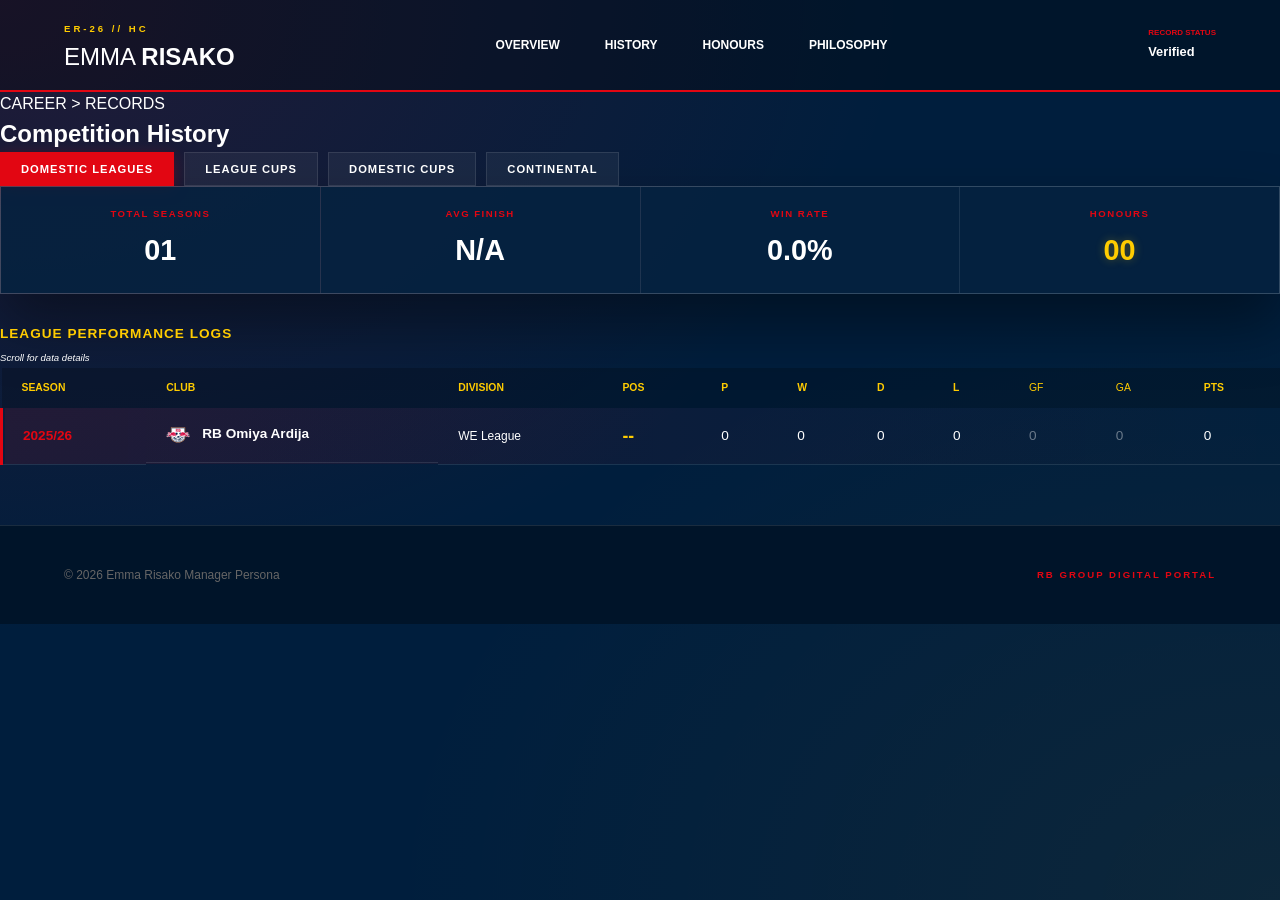
==== career-by-competition.html @ feac67cc "Finalized design for 25-26 Season: Squad, Tactics, and Honours modules" ====
<!DOCTYPE html>
<html lang="en">
<head>
    <meta charset="UTF-8">
    <meta name="viewport" content="width=device-width, initial-scale=1.0">
    <title>Competition History | Emma Risako</title>
    <link rel="stylesheet" href="style.css">
</head>
<body class="history-page">

    <header class="site-header">
        <div class="header-inner">
            <div class="header-branding">
                <span class="system-id">ER-26 // HC</span>
                <h1 class="page-title">Emma <span class="surname">Risako</span></h1>
            </div>

           <nav class="main-nav">
    <a href="index.html" class="nav-item">Overview</a>
    <a href="career-by-year.html" class="nav-item">History</a>
    <a href="trophies.html" class="nav-item">Honours</a>
    <a href="philosophy.html" class="nav-item">Philosophy</a> 
</nav>

            <div class="header-status">
                <div class="status-box">
                    <span class="label">RECORD STATUS</span>
                    <span class="value">Verified</span>
                </div>
            </div>
        </div>
    </header>

    <main class="history-container">
        <header class="page-context">
            <div class="context-title">
                <span class="breadcrumb">CAREER > RECORDS</span>
                <h2 class="section-title">Competition History</h2>
            </div>
            
            <nav class="competition-nav">
                <button class="comp-button active">Domestic Leagues</button>
                <button class="comp-button">League Cups</button>
                <button class="comp-button">Domestic Cups</button>
                <button class="comp-button">Continental</button>
            </nav>
        </header>

        <section class="stat-ribbon">
            <div class="ribbon-item">
                <label>TOTAL SEASONS</label>
                <span>01</span>
            </div>
            <div class="ribbon-item">
                <label>AVG FINISH</label>
                <span>N/A</span>
            </div>
            <div class="ribbon-item">
                <label>WIN RATE</label>
                <span>0.0%</span>
            </div>
            <div class="ribbon-item">
                <label>HONOURS</label>
                <span class="accent-text">00</span>
            </div>
        </section>

        <section class="table-card">
            <div class="table-header-alt">
                <h3>League Performance Logs</h3>
                <div class="table-controls">
                    <span class="table-hint">Scroll for data details</span>
                </div>
            </div>

            <div class="table-wrapper">
                <table class="manager-table" id="comp-history-table">
                    <thead>
                        <tr>
                            <th class="sticky-col">Season</th>
                            <th>Club</th>
                            <th>Division</th>
                            <th>Pos</th>
                            <th>P</th>
                            <th>W</th>
                            <th>D</th>
                            <th>L</th>
                            <th class="data-heavy">GF</th>
                            <th class="data-heavy">GA</th>
                            <th class="pts-column">Pts</th>
                        </tr>
                    </thead>
                    <tbody>
                        <tr class="current-row">
                            <td class="sticky-col year-cell">2025/26</td>
                            <td class="club-cell">
                                <img src="images/03_ardija.png" class="club-icon-small" alt="Omiya">
                                <span class="club-name">RB Omiya Ardija</span>
                            </td>
                            <td class="division-cell">WE League</td>
                            <td class="rank-cell">--</td>
                            <td>0</td>
                            <td>0</td>
                            <td>0</td>
                            <td>0</td>
                            <td class="data-heavy">0</td>
                            <td class="data-heavy">0</td>
                            <td class="pts-total">0</td>
                        </tr>
                        </tbody>
                </table>
            </div>
        </section>
    </main>

    <footer class="site-footer">
        <div class="footer-content">
            <p>&copy; 2026 Emma Risako Manager Persona</p>
            <div class="footer-tag">RB GROUP DIGITAL PORTAL</div>
        </div>
    </footer>

</body>
</html>
---- style.css ----
/* =========================================
   CLUB BRANDING (Edit these for new clubs)
   ========================================= */
:root {
    /* Main Palette */
    --primary-color: #001e3d;    /* RB Navy */
    --accent-main: #e20612;      /* RB Red */
    --accent-alt: #ffcc00;       /* RB Yellow */
    --text-on-dark: #ffffff;
    --text-on-light: #001e3d;
    --body-bg: #001e3d;
    
    /* UI Elements */
    --glass-effect: rgba(0, 30, 61, 0.85);
    --border-color: rgba(255, 255, 255, 0.1);
    --card-shadow: 0 30px 60px rgba(0,0,0,0.4);
}

/* =========================================
   BASE MODULE
   ========================================= */
* { box-sizing: border-box; margin: 0; padding: 0; }

body {
    background-color: var(--body-bg);
    background-image: 
        radial-gradient(at 0% 0%, rgba(226, 6, 18, 0.15) 0px, transparent 50%),
        radial-gradient(at 100% 100%, rgba(255, 204, 0, 0.05) 0px, transparent 50%);
    color: var(--text-on-dark);
    font-family: 'Inter', -apple-system, sans-serif;
    line-height: 1.5;
    min-height: 100vh;
}

/* =========================================
   HEADER MODULE (Shared across all pages)
   ========================================= */
.site-header {
    background: rgba(0, 0, 0, 0.3);
    border-bottom: 2px solid var(--accent-main);
    padding: 0 5%;
}
.header-inner {
    max-width: 1400px;
    margin: 0 auto;
    display: flex;
    justify-content: space-between;
    align-items: center;
    height: 90px;
}
.system-id { font-size: 0.6rem; color: var(--accent-alt); letter-spacing: 3px; font-weight: 900; }
.page-title { font-size: 1.5rem; text-transform: uppercase; font-weight: 300; }
.page-title .surname { font-weight: 900; }

.main-nav { display: flex; gap: 5px; height: 100%; }
.nav-item {
    text-decoration: none;
    color: #ccc;
    display: flex;
    flex-direction: column;
    justify-content: center;
    padding: 0 20px;
    font-size: 0.75rem;
    font-weight: 700;
    text-transform: uppercase;
    transition: 0.3s;
}
.nav-item.active { box-shadow: inset 0 -4px 0 var(--accent-alt); color: #fff; }
.nav-num { font-size: 0.6rem; color: var(--accent-main); }

.header-status { display: flex; gap: 20px; }
.status-box .label { font-size: 0.5rem; color: var(--accent-main); font-weight: 900; display: block; }
.status-box .value { font-size: 0.8rem; font-weight: 700; }

/* =========================================
   HOMEPAGE MODULE (Updated Fixes)
   ========================================= */
.homepage-container {
    padding: 60px 20px;
    display: flex;
    justify-content: center;
    position: relative;
    /* Center everything vertically in the container */
    align-items: center; 
}

.pitch-overlay {
    position: fixed;
    top: 0; left: 0; width: 100%; height: 100%;
    /* Subtle carbon fiber texture background */
    background-image: url('https://www.transparenttextures.com/patterns/carbon-fibre.png');
    opacity: 0.1;
    z-index: -1;
}

.manager-card {
    background: var(--glass-effect);
    width: 100%;
    /* Keep the card at a readable width */
    max-width: 900px;
    border: 1px solid var(--border-color);
    backdrop-filter: blur(15px);
    box-shadow: var(--card-shadow);
    /* Prevents potential layout shifts */
    overflow: hidden; 
}

.card-header {
    background: rgba(255,255,255,0.05);
    padding: 12px 30px;
    display: flex;
    justify-content: space-between;
    font-size: 0.65rem;
    font-weight: 800;
    letter-spacing: 1px;
    /* Ensure header remains above other content */
    z-index: 10; 
}

.status-indicator { color: #00ff88; text-shadow: 0 0 10px #00ff88; }

.main-layout {
    display: grid;
    /* Fixes image width and leaves space for text */
    grid-template-columns: 300px 1fr;
    gap: 40px;
    padding: 40px;
}

.photo-container {
    border: 4px solid #fff;
    box-shadow: 10px 10px 0 var(--accent-main);
    /* Ensures photo doesn't stretch disproportionately */
    display: flex; 
    align-items: center;
    justify-content: center;
    height: fit-content;
}

.manager-photo {
    width: 100%;
    height: auto;
    /* Prevents horizontal stretching */
    display: block; 
    filter: contrast(1.1);
    /* Image stays within container bounds */
    object-fit: contain; 
}

.manager-name {
    font-size: 2.2rem;
    font-weight: 900;
    text-transform: uppercase;
    margin-bottom: 20px;
    line-height: 1;
}

.role-tag {
    font-size: 0.7rem;
    background: var(--accent-main);
    padding: 4px 10px;
    margin-left: 10px;
    vertical-align: middle;
}

.bio-grid {
    display: grid;
    grid-template-columns: repeat(2, 1fr);
    gap: 20px;
}

.bio-item label { 
    color: var(--accent-alt); 
    font-weight: 900; 
    font-size: 0.6rem; 
    /* Ensures label appears above value */
    display: block; 
    margin-bottom: 2px;
}

.bio-item span { 
    /* Value size increased for clarity */
    font-size: 1.1rem; 
    font-weight: 700; 
    color: #fff;
}

.divider {
    border: 0;
    border-top: 1px solid var(--border-color);
    margin: 30px 0;
}

.tactical-specs {
    display: flex;
    gap: 50px;
}

.spec-label { 
    color: var(--accent-main); 
    font-weight: 900; 
    font-size: 0.6rem; 
    display: block;
    margin-bottom: 2px;
}

.spec-value { 
    /* Spec value size increased for clarity */
    font-size: 1.2rem; 
    font-weight: 800; 
    color: #fff;
}

.current-club {
    background: #fff; /* Club branding often looks best on white */
    color: var(--text-on-light);
    padding: 20px 40px;
    display: flex;
    justify-content: space-between;
    align-items: center;
}

//* =========================================
   HISTORY PAGE MODULE (By Year)
   ========================================= */

.history-container {
    max-width: 1200px;
    margin: 40px auto;
    padding: 0 20px;
}

/* Season Navigation Bar */
.season-navigation {
    margin-bottom: 30px;
}

.nav-controls {
    display: flex;
    justify-content: space-between;
    align-items: center;
    background: var(--glass-effect);
    padding: 15px 25px;
    border: 1px solid var(--border-color);
    border-left: 4px solid var(--accent-main);
}

.nav-btn {
    background: transparent;
    border: 1px solid var(--accent-main);
    color: var(--text-on-dark);
    padding: 8px 15px;
    font-size: 0.7rem;
    font-weight: 800;
    text-transform: uppercase;
    cursor: pointer;
    transition: 0.3s;
}

.nav-btn:hover {
    background: var(--accent-main);
    color: white;
}

.view-selector {
    text-align: center;
}

.current-view {
    display: block;
    font-size: 0.8rem;
    letter-spacing: 1px;
    margin-bottom: 5px;
}

.view-dropdown a {
    font-size: 0.65rem;
    color: var(--accent-alt);
    text-decoration: none;
    margin: 0 10px;
    text-transform: uppercase;
    font-weight: 700;
    opacity: 0.7;
}

.view-dropdown a:hover {
    opacity: 1;
    text-decoration: underline;
}

/* Season Focus Card & Tables */
.season-focus-card, .cup-results-card {
    background: var(--glass-effect);
    border: 1px solid var(--border-color);
    margin-bottom: 30px;
    overflow: hidden;
}

.card-header-alt {
    background: rgba(255, 255, 255, 0.03);
    padding: 15px 25px;
    border-bottom: 1px solid var(--border-color);
    display: flex;
    justify-content: space-between;
    align-items: center;
}

.card-header-alt h2 {
    font-size: 1rem;
    text-transform: uppercase;
    letter-spacing: 1px;
}

.league-tag {
    font-size: 0.6rem;
    background: var(--accent-main);
    padding: 3px 8px;
    font-weight: 900;
}

/* Table Styling */
.table-wrapper {
    overflow-x: auto; /* Scrollable on mobile */
}

.manager-table, .manager-table-simple {
    width: 100%;
    border-collapse: collapse;
    font-size: 0.85rem;
}

.manager-table th, .manager-table-simple th {
    background: rgba(0, 0, 0, 0.2);
    color: var(--accent-alt);
    font-size: 0.65rem;
    text-transform: uppercase;
    padding: 12px 20px;
    text-align: left;
}

.manager-table td, .manager-table-simple td {
    padding: 15px 20px;
    border-bottom: 1px solid var(--border-color);
}

.rank-cell {
    font-weight: 900;
    color: var(--accent-alt);
    font-size: 1.1rem;
}

.club-cell {
    display: flex;
    align-items: center;
    gap: 12px;
    font-weight: 700;
}

.club-icon-small {
    height: 24px;
    width: auto;
    object-fit: contain;
}

.pts-highlight {
    background: rgba(255, 255, 255, 0.05);
    font-weight: 900;
    color: var(--accent-alt);
    text-align: center;
}

/* Status Pills for Cups */
.status-pill {
    background: rgba(255, 255, 255, 0.1);
    padding: 4px 10px;
    border-radius: 2px;
    font-size: 0.7rem;
    font-weight: 800;
    text-transform: uppercase;
    color: var(--accent-alt);
}

/* =========================================
   FOOTER MODULE
   ========================================= */
.site-footer {
    margin-top: 60px;
    padding: 40px 5%;
    border-top: 1px solid var(--border-color);
    background: #001429;
}

.footer-content {
    display: flex;
    justify-content: space-between;
    align-items: center;
    max-width: 1400px;
    margin: 0 auto;
}

.site-footer p {
    font-size: 0.75rem;
    color: #666;
}

.footer-tag {
    font-size: 0.6rem;
    color: var(--accent-main);
    font-weight: 900;
    letter-spacing: 2px;
}
/* =========================================
   UTILITIES & RESPONSIVE
   ========================================= */
@media (max-width: 850px) {
    .main-layout { grid-template-columns: 1fr; }
    .header-status { display: none; }
}

/* =========================================
   COMPETITION HISTORY MODULE
   ========================================= */

/* Stat Ribbon - The Career Summary Bar */
.stat-ribbon {
    display: grid;
    grid-template-columns: repeat(4, 1fr);
    gap: 1px; /* Creates thin dividers */
    background: var(--border-color);
    border: 1px solid var(--border-color);
    margin-bottom: 30px;
    box-shadow: var(--card-shadow);
}

.ribbon-item {
    background: var(--glass-effect);
    padding: 20px;
    text-align: center;
    transition: transform 0.3s ease;
}

.ribbon-item:hover {
    background: rgba(255, 255, 255, 0.05);
}

.ribbon-item label {
    display: block;
    font-size: 0.6rem;
    color: var(--accent-main);
    font-weight: 900;
    letter-spacing: 1.5px;
    margin-bottom: 8px;
    text-transform: uppercase;
}

.ribbon-item span {
    font-size: 1.8rem;
    font-weight: 900;
    color: var(--text-on-dark);
    font-variant-numeric: tabular-nums; /* Keeps numbers aligned */
}

.ribbon-item .accent-text {
    color: var(--accent-alt);
    text-shadow: 0 0 10px rgba(255, 204, 0, 0.3);
}

/* Competition Navigation Tabs */
.competition-nav {
    display: flex;
    gap: 10px;
    flex-wrap: wrap;
}

.comp-button {
    background: rgba(255, 255, 255, 0.05);
    border: 1px solid var(--border-color);
    color: var(--text-muted);
    padding: 10px 20px;
    font-size: 0.7rem;
    font-weight: 700;
    text-transform: uppercase;
    cursor: pointer;
    transition: all 0.3s ease;
    letter-spacing: 1px;
}

.comp-button:hover {
    border-color: var(--accent-alt);
    color: var(--text-on-dark);
}

.comp-button.active {
    background: var(--accent-main);
    color: white;
    border-color: var(--accent-main);
    box-shadow: 0 4px 15px rgba(226, 6, 18, 0.3);
}

/* Table Specific Enhancements */
.table-header-alt h3 {
    font-size: 0.85rem;
    color: var(--accent-alt);
    text-transform: uppercase;
    letter-spacing: 1px;
}

.table-hint {
    font-size: 0.6rem;
    color: var(--text-muted);
    font-style: italic;
}

/* Specific Column Styling for Competition Page */
.data-heavy {
    color: rgba(255, 255, 255, 0.4); /* Dims less important stats like GF/GA */
    font-weight: 400;
}

.pts-column {
    background: rgba(226, 6, 18, 0.1);
    color: var(--accent-alt) !important;
}

.year-cell {
    color: var(--accent-main);
    font-weight: 800;
}

.division-cell {
    font-size: 0.75rem;
    color: var(--text-muted);
}

/* Current Row Highlight (Pulse effect for active season) */
.current-row {
    background: linear-gradient(90deg, rgba(226, 6, 18, 0.1) 0%, transparent 100%);
    border-left: 3px solid var(--accent-main);
}

/* Responsive Stat Ribbon */
@media (max-width: 768px) {
    .stat-ribbon {
        grid-template-columns: repeat(2, 1fr);
    }
    
    .competition-nav {
        justify-content: center;
        margin-top: 20px;
    }
}

/* =========================================
   HONOURS PAGE MODULE
   ========================================= */

/* Career HUD */
.career-hud {
    margin-bottom: 40px;
}

.hud-grid {
    display: grid;
    grid-template-columns: repeat(auto-fit, minmax(180px, 1fr));
    gap: 15px;
}

.hud-item {
    background: var(--glass-effect);
    border: 1px solid var(--border-color);
    padding: 20px;
    display: flex;
    align-items: center;
    gap: 15px;
    transition: 0.3s;
}

.hud-item i {
    font-size: 1.5rem;
    color: var(--accent-alt);
}

.hud-item.highlight { border-left: 4px solid var(--accent-alt); }
.hud-item.success { border-left: 4px solid #00ff88; }
.hud-item.danger { border-left: 4px solid var(--accent-main); }

.hud-data { display: flex; flex-direction: column; }
.hud-value { font-size: 1.4rem; font-weight: 900; line-height: 1; }
.hud-label { font-size: 0.6rem; text-transform: uppercase; letter-spacing: 1px; color: var(--text-muted); }

/* Toggle Navigation */
.section-toggle-nav {
    display: flex;
    gap: 2px;
    margin-bottom: 30px;
    background: var(--border-color);
    padding: 2px;
}

.toggle-btn {
    flex: 1;
    background: var(--primary-color);
    border: none;
    color: var(--text-muted);
    padding: 15px;
    font-size: 0.75rem;
    font-weight: 800;
    text-transform: uppercase;
    cursor: pointer;
    transition: 0.3s;
}

.toggle-btn.active {
    background: var(--accent-main);
    color: white;
}

/* Cabinet Exhibits */
.cabinet-grid {
    display: grid;
    grid-template-columns: repeat(auto-fit, minmax(300px, 1fr));
    gap: 25px;
}

.cabinet-slot {
    background: var(--glass-effect);
    border: 1px solid var(--border-color);
    min-height: 250px;
    display: flex;
    flex-direction: column;
}

.slot-header {
    background: rgba(255,255,255,0.05);
    padding: 12px 20px;
    font-size: 0.7rem;
    font-weight: 900;
    text-transform: uppercase;
    border-bottom: 1px solid var(--border-color);
    color: var(--accent-alt);
}

.slot-content {
    flex: 1;
    display: flex;
    align-items: center;
    justify-content: center;
    padding: 30px;
}

.trophy-placeholder {
    font-size: 0.7rem;
    color: rgba(255,255,255,0.1);
    text-transform: uppercase;
    letter-spacing: 2px;
    border: 1px dashed rgba(255,255,255,0.1);
    padding: 20px;
    width: 100%;
    text-align: center;
}

/* Hover effects for when you start adding trophies */
.cabinet-slot:not(.empty):hover {
    border-color: var(--accent-alt);
    box-shadow: 0 0 20px rgba(255, 204, 0, 0.1);
}

/* =========================================
   PHILOSOPHY PAGE MODULE
   ========================================= */

.philosophy-manifesto {
    background: linear-gradient(rgba(0,30,61,0.9), rgba(0,30,61,0.9)), url('images/pitch-texture.jpg');
    background-size: cover;
    padding: 60px 40px;
    border: 1px solid var(--border-color);
    margin-bottom: 30px;
    border-left: 5px solid var(--accent-main);
}

.strategy-lead {
    font-size: 1.2rem;
    color: #ccc;
    max-width: 800px;
    margin-top: 20px;
}

/* Pillar Cards */
.pillar-grid {
    display: grid;
    grid-template-columns: repeat(3, 1fr);
    gap: 20px;
    margin-bottom: 40px;
}

.pillar-card {
    background: var(--glass-effect);
    padding: 30px;
    border: 1px solid var(--border-color);
    text-align: center;
}

.pillar-icon {
    font-size: 2rem;
    color: var(--accent-alt);
    margin-bottom: 15px;
}

.pillar-card h3 {
    text-transform: uppercase;
    font-size: 0.9rem;
    margin-bottom: 10px;
}

.pillar-card p {
    font-size: 0.8rem;
    color: var(--text-muted);
}

/* Tactical Pitch */
.formation-view {
    background: var(--glass-effect);
    border: 1px solid var(--border-color);
}

.pitch-container {
    display: grid;
    grid-template-columns: 1.5fr 1fr;
    padding: 40px;
    gap: 40px;
}

.pitch-layout {
    background: #002a1a; /* Dark grass green */
    border: 2px solid rgba(255,255,255,0.2);
    aspect-ratio: 3/4;
    position: relative;
    background-image: 
        linear-gradient(rgba(255,255,255,0.1) 1px, transparent 1px),
        linear-gradient(90deg, rgba(255,255,255,0.1) 1px, transparent 1px);
    background-size: 10% 10%;
}

.tactical-board {
    position: absolute;
    width: 100%;
    height: 100%;
}

.player-node {
    position: absolute;
    width: 40px;
    height: 40px;
    background: var(--accent-main);
    color: white;
    border-radius: 50%;
    display: flex;
    align-items: center;
    justify-content: center;
    font-size: 0.7rem;
    font-weight: 900;
    border: 2px solid #fff;
    box-shadow: 0 4px 10px rgba(0,0,0,0.5);
    transform: translate(-50%, -50%);
}

.player-node::after {
    content: attr(data-role);
    position: absolute;
    bottom: -18px;
    font-size: 0.55rem;
    color: var(--accent-alt);
    white-space: nowrap;
}

/* Basic 4-3-3 Positioning */
.gk { left: 50%; top: 90%; }
.cb-l { left: 35%; top: 75%; }
.cb-r { left: 65%; top: 75%; }
.lb { left: 15%; top: 65%; }
.rb { left: 85%; top: 65%; }
.dm { left: 50%; top: 55%; }
.cm-l { left: 30%; top: 40%; }
.cm-r { left: 70%; top: 40%; }
.lw { left: 15%; top: 20%; }
.rw { left: 85%; top: 20%; }
.st { left: 50%; top: 12%; }

/* Sidebar Instructions */
.instruction-group {
    margin-bottom: 25px;
}

.instruction-group label {
    display: block;
    color: var(--accent-main);
    font-weight: 900;
    font-size: 0.65rem;
    border-bottom: 1px solid var(--border-color);
    padding-bottom: 5px;
    margin-bottom: 10px;
}

.instruction-group ul {
    list-style: none;
    padding-left: 10px;
}

.instruction-group li {
    font-size: 0.85rem;
    margin-bottom: 8px;
    color: #eee;
    border-left: 2px solid var(--accent-alt);
    padding-left: 10px;
}

@media (max-width: 900px) {
    .pitch-container { grid-template-columns: 1fr; }
    .pillar-grid { grid-template-columns: 1fr; }
}

/* =========================================
   SEASON SQUAD PAGE MODULE
   ========================================= */

.roster-grid {
    display: grid;
    grid-template-columns: 1.2fr 1fr;
    gap: 2px;
    background: var(--border-color);
}

.roster-column {
    background: var(--glass-effect);
    padding: 30px;
}

.roster-label {
    display: block;
    font-size: 0.65rem;
    font-weight: 900;
    color: var(--accent-main);
    margin-bottom: 20px;
    letter-spacing: 2px;
}

.player-list {
    list-style: none;
    padding: 0;
}

.player-list li {
    padding: 10px 0;
    border-bottom: 1px solid rgba(255,255,255,0.05);
    font-size: 0.9rem;
    display: flex;
    align-items: center;
    gap: 15px;
}

.player-list .pos {
    font-size: 0.6rem;
    font-weight: 900;
    background: var(--accent-alt);
    color: var(--rb-navy);
    width: 35px;
    text-align: center;
    padding: 2px 0;
    border-radius: 2px;
}

.player-list.subs .pos {
    background: var(--border-color);
    color: white;
}

/* Specific Squad Table Adjustments */
#squad-body tr:hover {
    background: rgba(226, 6, 18, 0.05);
    cursor: default;
}

@media (max-width: 850px) {
    .roster-grid {
        grid-template-columns: 1fr;
    }
}

/* =========================================
   TACTICAL CHALKBOARD STYLE
   ========================================= */

.chalkboard-layout {
    display: grid;
    grid-template-columns: 2fr 1fr;
    background: #0a141d; /* Deep Dark Navy */
    padding: 20px;
    gap: 20px;
    border: 1px solid var(--border-color);
}

.pitch-canvas {
    aspect-ratio: 4/3;
    background: #122333;
    border: 2px solid rgba(255,255,255,0.1);
    position: relative;
    background-image: 
        radial-gradient(circle at 50% 50%, transparent 15%, rgba(255,255,255,0.05) 15.5%, transparent 16%),
        linear-gradient(rgba(255,255,255,0.05) 1px, transparent 1px);
    background-size: 100% 100%, 50px 50px;
}

.player-marker {
    position: absolute;
    width: 32px;
    height: 32px;
    background: var(--accent-main);
    color: white;
    border-radius: 50%;
    font-size: 0.7rem;
    font-weight: 900;
    display: flex;
    align-items: center;
    justify-content: center;
    border: 2px solid #fff;
    transform: translate(-50%, -50%);
}

/* Tooltip for Player Name */
.player-marker::after {
    content: attr(data-name);
    position: absolute;
    top: 35px;
    font-size: 0.6rem;
    background: rgba(0,0,0,0.8);
    padding: 2px 6px;
    white-space: nowrap;
    border-radius: 3px;
    text-transform: uppercase;
}

/* Precise 4-3-3 Positioning */
.gk { left: 50%; bottom: 10%; }
.cb-l { left: 40%; bottom: 25%; }
.cb-r { left: 60%; bottom: 25%; }
.lb { left: 15%; bottom: 35%; }
.rb { left: 85%; bottom: 35%; }
.dm { left: 50%; bottom: 45%; }
.cm-l { left: 35%; bottom: 60%; }
.cm-r { left: 65%; bottom: 60%; }
.lw { left: 20%; top: 15%; }
.rw { left: 80%; top: 15%; }
.st { left: 50%; top: 10%; }

/* Bench Styling */
.bench-list {
    background: rgba(255,255,255,0.03);
    padding: 15px;
    border-left: 1px solid var(--border-color);
}

.bench-list label {
    font-size: 0.6rem;
    color: var(--accent-alt);
    font-weight: 900;
    letter-spacing: 2px;
    display: block;
    margin-bottom: 15px;
}

.bench-list ul { list-style: none; padding: 0; }
.bench-list li {
    font-size: 0.75rem;
    padding: 8px 0;
    border-bottom: 1px solid rgba(255,255,255,0.05);
    color: var(--text-muted);
}

.bench-list li span {
    font-weight: 900;
    color: var(--text-on-dark);
    margin-right: 10px;
}

/* =========================================
   GLOBAL LINK RESET
   ========================================= */
a {
    text-decoration: none;      /* Removes the underline */
    color: inherit;             /* Makes the link the same color as the text around it */
    transition: 0.3s;           /* Makes the hover effect smooth */
}

a:visited {
    color: inherit;             /* Prevents the "Visited Purple" color */
}

/* Specific styling for your Navigation Menu to make it pop */
.nav-item {
    color: var(--rb-silver) !important; /* Forces the light silver color */
}

.nav-item:hover {
    color: var(--rb-white) !important;
    text-shadow: 0 0 10px rgba(255, 255, 255, 0.5);
}

.nav-item.active {
    color: var(--rb-yellow) !important;
}

/* For links inside tables or text bodies */
.club-cell a, .view-dropdown a {
    color: var(--rb-yellow);
}

.club-cell a:hover {
    color: var(--rb-red);
    text-decoration: underline;
}

/* =========================================
   International History Page Specific Styles
   ========================================= */
.status-pill.tbd {
    background: rgba(255, 255, 255, 0.05);
    color: var(--text-muted);
    border: 1px dashed var(--border-color);
}

.history-page .view-dropdown a.active-link {
    color: var(--rb-yellow);
    font-weight: 900;
}
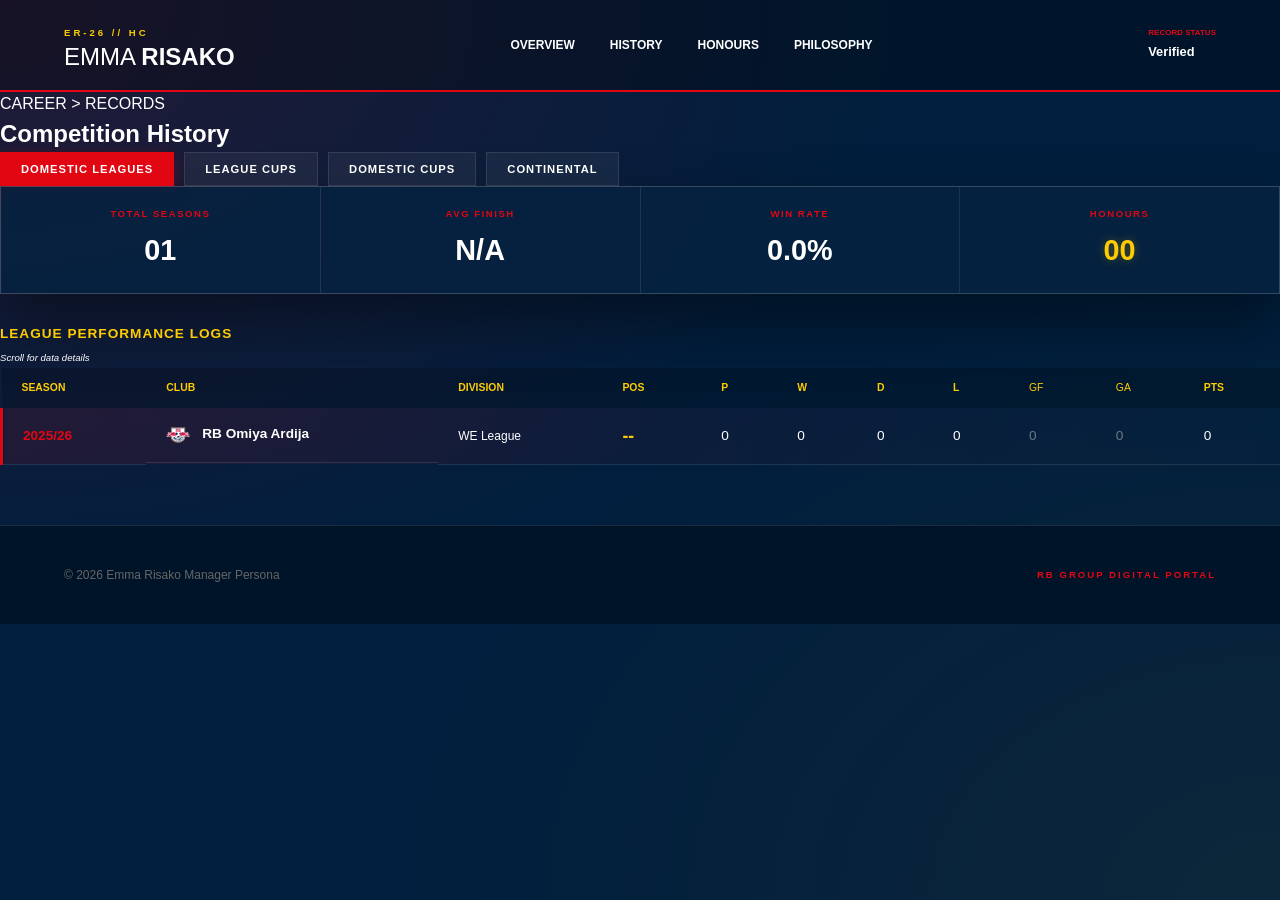
==== commit f84347fd: "Add League Cup pages and fix responsive header" ====
--- a/career-by-competition.html
+++ b/career-by-competition.html
@@ -40,7 +40,7 @@
             
             <nav class="competition-nav">
                 <button class="comp-button active">Domestic Leagues</button>
-                <button class="comp-button">League Cups</button>
+                <button class="comp-button"><a href="leaguecups.html">League Cups</a></button>
                 <button class="comp-button">Domestic Cups</button>
                 <button class="comp-button">Continental</button>
             </nav>
--- a/style.css
+++ b/style.css
@@ -39,38 +39,84 @@
     background: rgba(0, 0, 0, 0.3);
     border-bottom: 2px solid var(--accent-main);
     padding: 0 5%;
-}
+    width: 100%;
+}
+
 .header-inner {
     max-width: 1400px;
     margin: 0 auto;
     display: flex;
     justify-content: space-between;
     align-items: center;
-    height: 90px;
-}
+    min-height: 90px; /* Changed height to min-height to allow growth */
+    flex-wrap: wrap;  /* This is the key fix for small tabs */
+    padding: 10px 0;
+}
+
 .system-id { font-size: 0.6rem; color: var(--accent-alt); letter-spacing: 3px; font-weight: 900; }
-.page-title { font-size: 1.5rem; text-transform: uppercase; font-weight: 300; }
+.page-title { font-size: 1.5rem; text-transform: uppercase; font-weight: 300; line-height: 1.2; }
 .page-title .surname { font-weight: 900; }
 
-.main-nav { display: flex; gap: 5px; height: 100%; }
+.main-nav { 
+    display: flex; 
+    gap: 5px; 
+    height: 100%; 
+    flex-wrap: nowrap; /* Keep links on one line */
+}
+
 .nav-item {
     text-decoration: none;
     color: #ccc;
     display: flex;
     flex-direction: column;
     justify-content: center;
-    padding: 0 20px;
+    padding: 10px 15px; /* Slightly reduced horizontal padding */
     font-size: 0.75rem;
     font-weight: 700;
     text-transform: uppercase;
     transition: 0.3s;
-}
+    white-space: nowrap; /* Prevents text from breaking into two lines */
+}
+
 .nav-item.active { box-shadow: inset 0 -4px 0 var(--accent-alt); color: #fff; }
 .nav-num { font-size: 0.6rem; color: var(--accent-main); }
 
 .header-status { display: flex; gap: 20px; }
 .status-box .label { font-size: 0.5rem; color: var(--accent-main); font-weight: 900; display: block; }
 .status-box .value { font-size: 0.8rem; font-weight: 700; }
+
+/* =========================================
+   RESPONSIVE BREAKPOINT (Mobile & Small Tabs)
+   ========================================= */
+@media (max-width: 900px) {
+    .header-inner {
+        flex-direction: column; /* Stacks Title and Nav vertically */
+        justify-content: center;
+        gap: 15px;
+        padding: 20px 0;
+    }
+
+    .header-branding {
+        text-align: center;
+    }
+
+    .main-nav {
+        width: 100%;
+        justify-content: center;
+        overflow-x: auto; /* Adds a swipe-scroll if buttons are too wide */
+        padding-bottom: 5px;
+    }
+
+    .nav-item {
+        padding: 10px 10px;
+        font-size: 0.7rem; /* Slightly smaller text for mobile */
+    }
+
+    /* Optional: Hide status box on very small screens to save space */
+    .header-status {
+        display: none; 
+    }
+}
 
 /* =========================================
    HOMEPAGE MODULE (Updated Fixes)
@@ -1031,4 +1077,49 @@
 .history-page .view-dropdown a.active-link {
     color: var(--rb-yellow);
     font-weight: 900;
+}
+
+/* =========================================
+   CUP HISTORY MODULE
+   ========================================= */
+.dual-column-layout {
+    display: grid;
+    grid-template-columns: 2fr 1fr;
+    gap: 20px;
+    margin-top: 20px;
+}
+
+.status-pill {
+    padding: 2px 8px;
+    border-radius: 3px;
+    font-size: 0.65rem;
+    font-weight: 900;
+}
+
+.status-pill.win { background: #2ecc71; color: #fff; }
+.status-pill.loss { background: var(--accent-main); color: #fff; }
+
+.sidebar-stat {
+    padding: 20px;
+    background: rgba(255, 255, 255, 0.03);
+    border-top: 1px solid var(--border-color);
+}
+
+.sidebar-stat .player-name {
+    display: block;
+    font-weight: 900;
+    color: var(--rb-white);
+    font-size: 1rem;
+}
+
+.sidebar-stat .stat-value {
+    color: var(--accent-alt);
+    font-size: 0.8rem;
+}
+
+/* Mobile fix for dual column */
+@media (max-width: 900px) {
+    .dual-column-layout {
+        grid-template-columns: 1fr;
+    }
 }
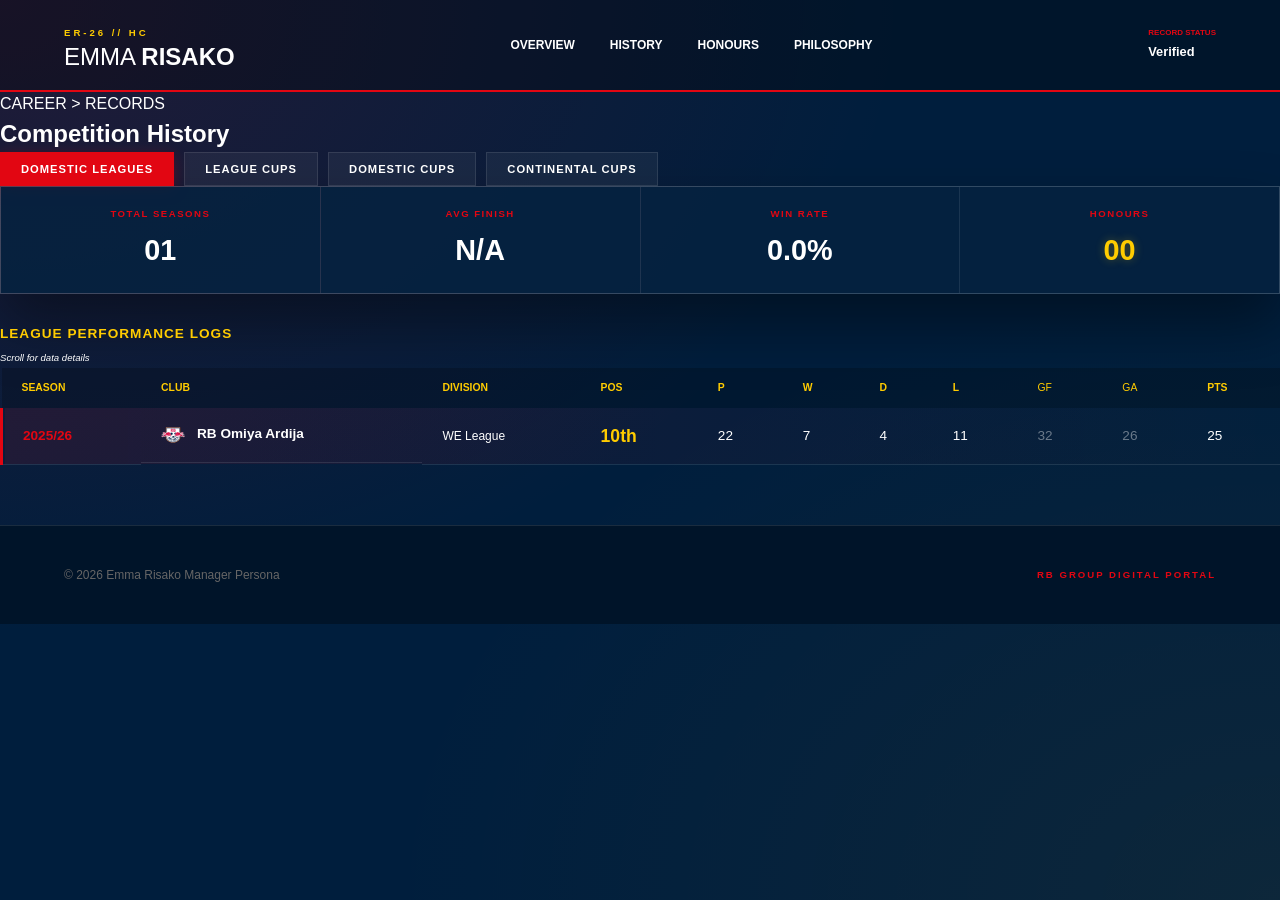
==== commit 4ad069f7: "Update 2025/26 Season" ====
--- a/career-by-competition.html
+++ b/career-by-competition.html
@@ -41,8 +41,8 @@
             <nav class="competition-nav">
                 <button class="comp-button active">Domestic Leagues</button>
                 <button class="comp-button"><a href="leaguecups.html">League Cups</a></button>
-                <button class="comp-button">Domestic Cups</button>
-                <button class="comp-button">Continental</button>
+                <button class="comp-button"><a href="womenscup.html">Domestic Cups</a></button>
+                <button class="comp-button"><a href="continentalcups.html">Continental Cups</a></button>
             </nav>
         </header>
 
@@ -98,14 +98,14 @@
                                 <span class="club-name">RB Omiya Ardija</span>
                             </td>
                             <td class="division-cell">WE League</td>
-                            <td class="rank-cell">--</td>
-                            <td>0</td>
-                            <td>0</td>
-                            <td>0</td>
-                            <td>0</td>
-                            <td class="data-heavy">0</td>
-                            <td class="data-heavy">0</td>
-                            <td class="pts-total">0</td>
+                            <td class="rank-cell">10th</td>
+                            <td>22</td>
+                            <td>7</td>
+                            <td>4</td>
+                            <td>11</td>
+                            <td class="data-heavy">32</td>
+                            <td class="data-heavy">26</td>
+                            <td class="pts-total">25</td>
                         </tr>
                         </tbody>
                 </table>
--- a/style.css
+++ b/style.css
@@ -1028,6 +1028,21 @@
     margin-right: 10px;
 }
 
+/* Transfer Fee Styling */
+.fee-pill {
+    padding: 2px 8px;
+    border-radius: 4px;
+    font-size: 0.7rem;
+    font-weight: 900;
+    text-transform: uppercase;
+}
+
+.fee-pill.free {
+    background: rgba(255, 255, 255, 0.1);
+    color: var(--accent-alt); /* Using your yellow/gold accent */
+    border: 1px solid var(--accent-alt);
+}
+
 /* =========================================
    GLOBAL LINK RESET
    ========================================= */
@@ -1122,4 +1137,110 @@
     .dual-column-layout {
         grid-template-columns: 1fr;
     }
+}
+
+/* =========================================
+   DOMESTIC CUP MODULE
+   ========================================= */
+.tournament-hero {
+    background: linear-gradient(rgba(0,0,0,0.7), rgba(0,0,0,0.7)), url('stadium-bg.jpg'); /* Replace with your image */
+    background-size: cover;
+    background-position: center;
+    padding: 40px;
+    border-left: 5px solid var(--accent-main);
+    margin-bottom: 30px;
+}
+
+.date-stamp {
+    color: var(--accent-alt);
+    font-size: 0.7rem;
+    font-weight: 900;
+    letter-spacing: 2px;
+}
+
+.tournament-hero h2 {
+    font-size: 2rem;
+    text-transform: uppercase;
+    margin: 10px 0;
+}
+
+.notes-grid {
+    margin-top: 30px;
+}
+
+.note-box {
+    background: rgba(255, 255, 255, 0.05);
+    padding: 20px;
+    border: 1px solid var(--border-color);
+    border-left: 3px solid var(--accent-alt);
+}
+
+.note-box h3 {
+    font-size: 0.8rem;
+    color: var(--accent-main);
+    text-transform: uppercase;
+    margin-bottom: 10px;
+}
+
+.note-box p {
+    font-size: 0.9rem;
+    line-height: 1.6;
+    color: #ccc;
+    font-style: italic;
+}
+
+/* =========================================
+   CONTINENTAL MODULE
+   ========================================= */
+.status-banner {
+    background: rgba(0, 50, 100, 0.2);
+    border: 1px solid #1a73e8;
+    padding: 30px;
+    margin-bottom: 30px;
+    display: flex;
+    align-items: center;
+    border-radius: 4px;
+}
+
+.status-content {
+    display: flex;
+    width: 100%;
+    align-items: center;
+    gap: 25px;
+}
+
+.status-icon {
+    font-size: 2.5rem;
+    color: #1a73e8;
+}
+
+.status-text h3 {
+    text-transform: uppercase;
+    font-size: 0.9rem;
+    color: #fff;
+    margin-bottom: 5px;
+}
+
+.status-text p {
+    font-size: 0.85rem;
+    color: #ccc;
+}
+
+.status-badge {
+    margin-left: auto;
+    background: #444;
+    color: #aaa;
+    padding: 5px 15px;
+    font-size: 0.7rem;
+    font-weight: 900;
+    border-radius: 20px;
+    letter-spacing: 1px;
+}
+
+.empty-row td {
+    text-align: center;
+    padding: 50px !important;
+    color: #666;
+    font-style: italic;
+    font-size: 0.8rem;
 }
